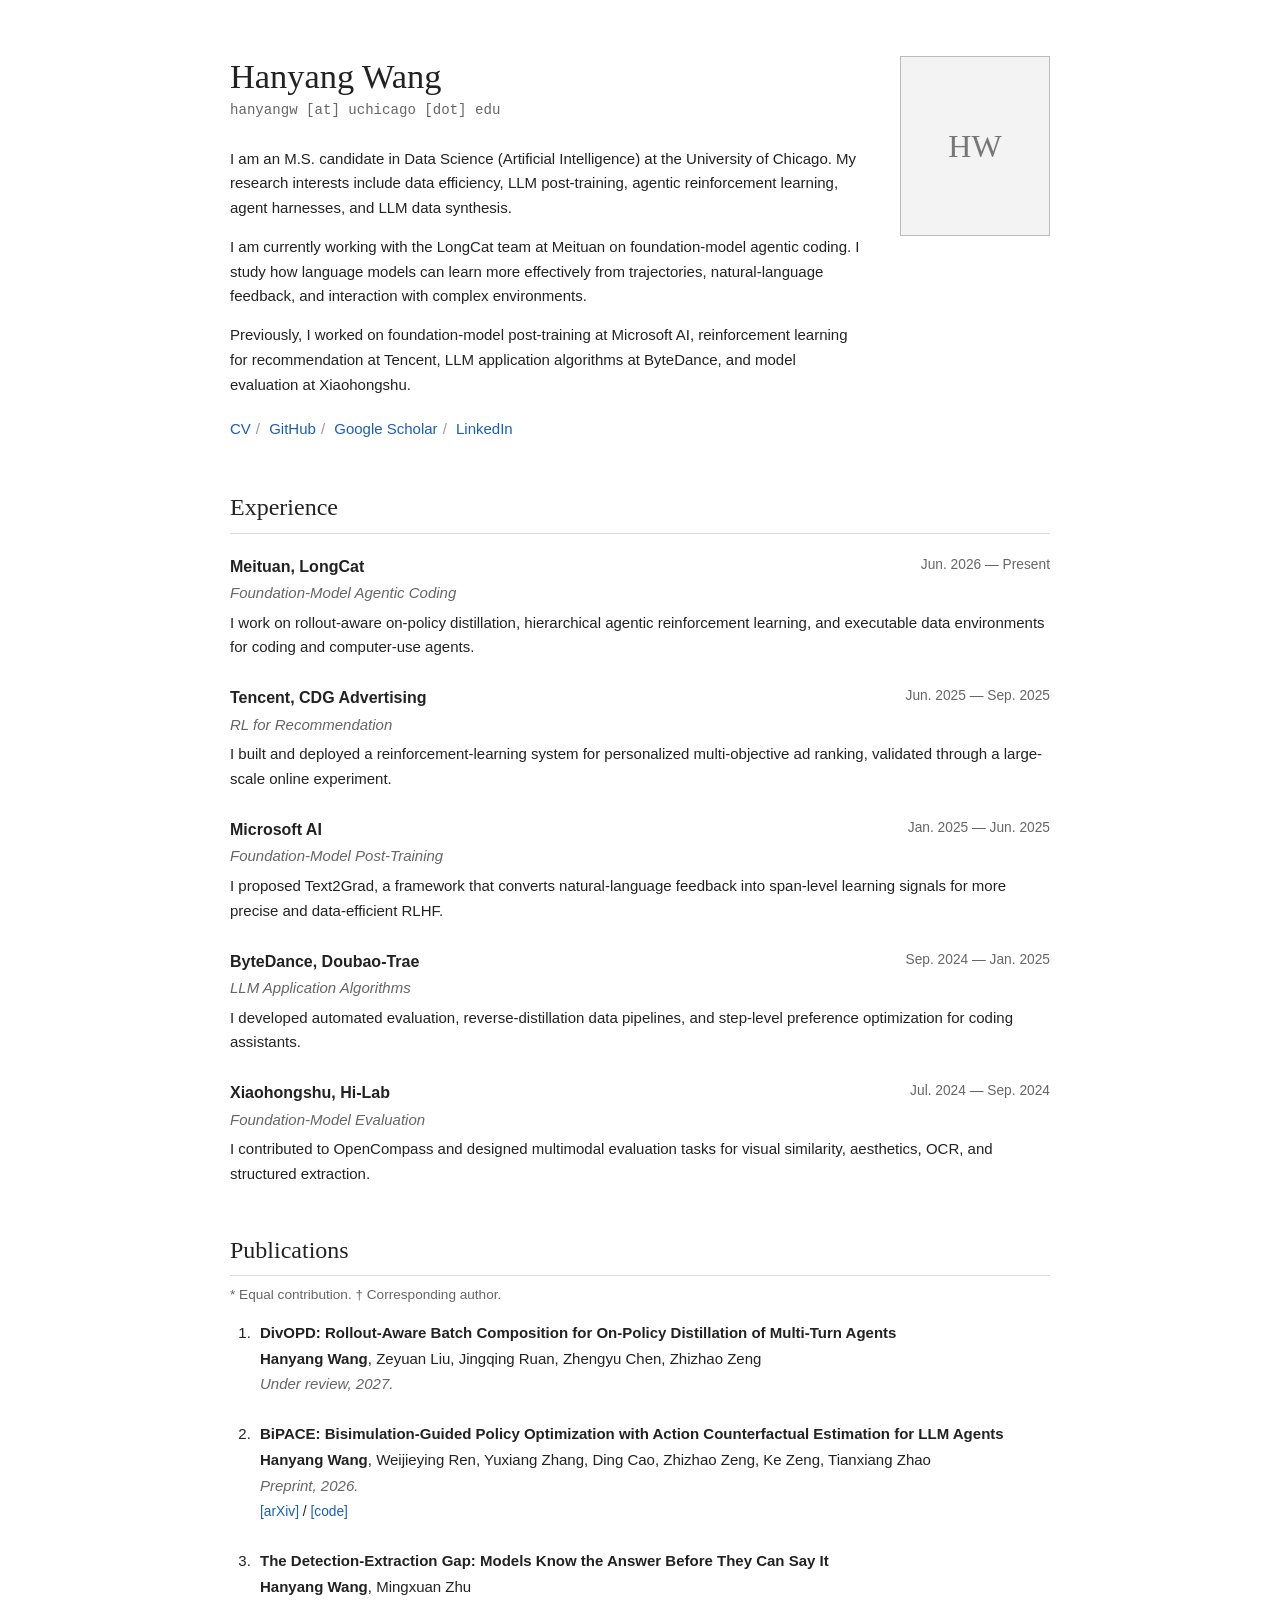
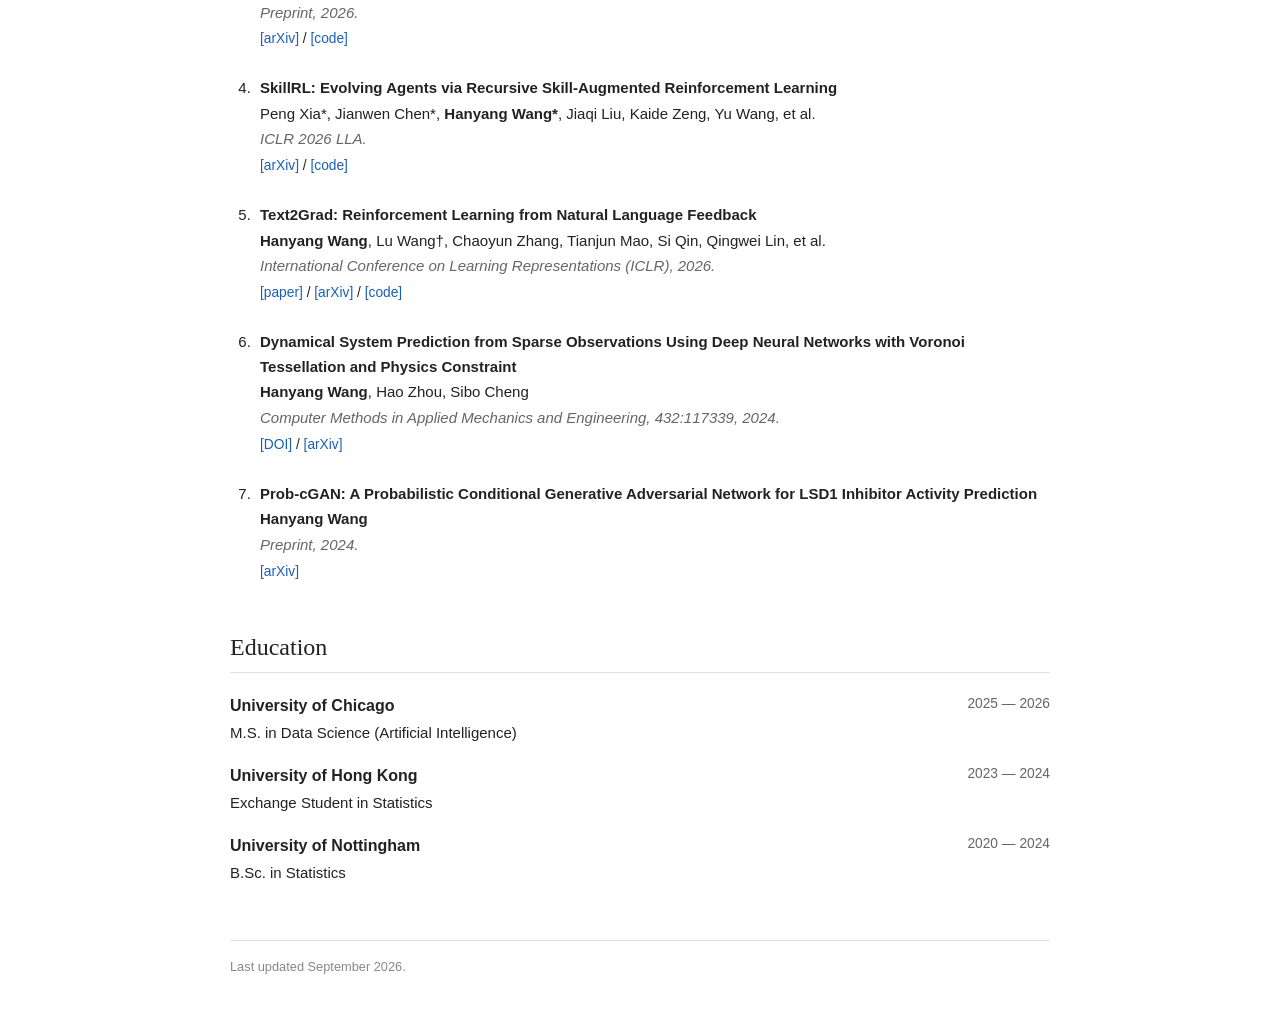
==== index.html @ d40c3833 "Create academic personal homepage" ====
<!doctype html>
<html lang="en">
  <head>
    <meta charset="utf-8" />
    <meta name="viewport" content="width=device-width, initial-scale=1" />
    <title>Hanyang Wang</title>
    <meta name="description" content="Hanyang Wang researches data-efficient post-training, agentic reinforcement learning, and learning systems for large language models." />
    <meta property="og:title" content="Hanyang Wang" />
    <meta property="og:description" content="Data-efficient learning systems for large language models and intelligent agents." />
    <meta property="og:type" content="website" />
    <link rel="stylesheet" href="styles.css" />
  </head>
  <body>
    <main>
      <section class="intro" aria-labelledby="page-title">
        <div>
          <h1 id="page-title">Hanyang Wang</h1>
          <p class="email">hanyangw [at] uchicago [dot] edu</p>
          <p>I am an M.S. candidate in Data Science (Artificial Intelligence) at the University of Chicago. My research interests include data efficiency, LLM post-training, agentic reinforcement learning, agent harnesses, and LLM data synthesis.</p>
          <p>I am currently working with the LongCat team at Meituan on foundation-model agentic coding. I study how language models can learn more effectively from trajectories, natural-language feedback, and interaction with complex environments.</p>
          <p>Previously, I worked on foundation-model post-training at Microsoft AI, reinforcement learning for recommendation at Tencent, LLM application algorithms at ByteDance, and model evaluation at Xiaohongshu.</p>
          <nav class="profile-links" aria-label="Profile links">
            <a href="Hanyang_Wang_CV.pdf" target="_blank">CV</a><span>/</span>
            <a href="https://github.com/EdWangLoDaSc" target="_blank" rel="noreferrer">GitHub</a><span>/</span>
            <a href="https://scholar.google.com/scholar?q=%22Hanyang+Wang%22+Text2Grad" target="_blank" rel="noreferrer">Google Scholar</a><span>/</span>
            <a href="https://www.linkedin.com/in/hanyang-wang-950623252" target="_blank" rel="noreferrer">LinkedIn</a>
          </nav>
        </div>
        <div class="portrait-placeholder" aria-label="Portrait placeholder"><span>HW</span></div>
      </section>

      <section aria-labelledby="experience-title">
        <h2 id="experience-title">Experience</h2>
        <article class="experience-item"><div class="item-heading"><h3>Meituan, LongCat</h3><span>Jun. 2026 — Present</span></div><p class="role">Foundation-Model Agentic Coding</p><p>I work on rollout-aware on-policy distillation, hierarchical agentic reinforcement learning, and executable data environments for coding and computer-use agents.</p></article>
        <article class="experience-item"><div class="item-heading"><h3>Tencent, CDG Advertising</h3><span>Jun. 2025 — Sep. 2025</span></div><p class="role">RL for Recommendation</p><p>I built and deployed a reinforcement-learning system for personalized multi-objective ad ranking, validated through a large-scale online experiment.</p></article>
        <article class="experience-item"><div class="item-heading"><h3>Microsoft AI</h3><span>Jan. 2025 — Jun. 2025</span></div><p class="role">Foundation-Model Post-Training</p><p>I proposed Text2Grad, a framework that converts natural-language feedback into span-level learning signals for more precise and data-efficient RLHF.</p></article>
        <article class="experience-item"><div class="item-heading"><h3>ByteDance, Doubao-Trae</h3><span>Sep. 2024 — Jan. 2025</span></div><p class="role">LLM Application Algorithms</p><p>I developed automated evaluation, reverse-distillation data pipelines, and step-level preference optimization for coding assistants.</p></article>
        <article class="experience-item"><div class="item-heading"><h3>Xiaohongshu, Hi-Lab</h3><span>Jul. 2024 — Sep. 2024</span></div><p class="role">Foundation-Model Evaluation</p><p>I contributed to OpenCompass and designed multimodal evaluation tasks for visual similarity, aesthetics, OCR, and structured extraction.</p></article>
      </section>

      <section aria-labelledby="publications-title">
        <h2 id="publications-title">Publications</h2>
        <p class="note">* Equal contribution. † Corresponding author.</p>
        <ol class="publication-list">
          <li><p class="paper-title">DivOPD: Rollout-Aware Batch Composition for On-Policy Distillation of Multi-Turn Agents</p><p><strong>Hanyang Wang</strong>, Zeyuan Liu, Jingqing Ruan, Zhengyu Chen, Zhizhao Zeng</p><p class="venue">Under review, 2027.</p></li>
          <li><p class="paper-title">BiPACE: Bisimulation-Guided Policy Optimization with Action Counterfactual Estimation for LLM Agents</p><p><strong>Hanyang Wang</strong>, Weijieying Ren, Yuxiang Zhang, Ding Cao, Zhizhao Zeng, Ke Zeng, Tianxiang Zhao</p><p class="venue">Preprint, 2026.</p><p class="paper-links"><a href="https://arxiv.org/abs/2606.25556" target="_blank" rel="noreferrer">[arXiv]</a> / <a href="https://github.com/TianxiangZhao/BiPACE" target="_blank" rel="noreferrer">[code]</a></p></li>
          <li><p class="paper-title">The Detection-Extraction Gap: Models Know the Answer Before They Can Say It</p><p><strong>Hanyang Wang</strong>, Mingxuan Zhu</p><p class="venue">Preprint, 2026.</p><p class="paper-links"><a href="https://arxiv.org/abs/2604.06613" target="_blank" rel="noreferrer">[arXiv]</a> / <a href="https://github.com/EdWangLoDaSc/know2say" target="_blank" rel="noreferrer">[code]</a></p></li>
          <li><p class="paper-title">SkillRL: Evolving Agents via Recursive Skill-Augmented Reinforcement Learning</p><p>Peng Xia*, Jianwen Chen*, <strong>Hanyang Wang*</strong>, Jiaqi Liu, Kaide Zeng, Yu Wang, et al.</p><p class="venue">ICLR 2026 LLA.</p><p class="paper-links"><a href="https://arxiv.org/abs/2602.08234" target="_blank" rel="noreferrer">[arXiv]</a> / <a href="https://github.com/aiming-lab/SkillRL" target="_blank" rel="noreferrer">[code]</a></p></li>
          <li><p class="paper-title">Text2Grad: Reinforcement Learning from Natural Language Feedback</p><p><strong>Hanyang Wang</strong>, Lu Wang†, Chaoyun Zhang, Tianjun Mao, Si Qin, Qingwei Lin, et al.</p><p class="venue">International Conference on Learning Representations (ICLR), 2026.</p><p class="paper-links"><a href="https://proceedings.iclr.cc/paper_files/paper/2026/hash/52fbb930ec6941099f1384321d8b9461-Abstract-Conference.html" target="_blank" rel="noreferrer">[paper]</a> / <a href="https://arxiv.org/abs/2505.22338" target="_blank" rel="noreferrer">[arXiv]</a> / <a href="https://github.com/microsoft/Text2Grad" target="_blank" rel="noreferrer">[code]</a></p></li>
          <li><p class="paper-title">Dynamical System Prediction from Sparse Observations Using Deep Neural Networks with Voronoi Tessellation and Physics Constraint</p><p><strong>Hanyang Wang</strong>, Hao Zhou, Sibo Cheng</p><p class="venue">Computer Methods in Applied Mechanics and Engineering, 432:117339, 2024.</p><p class="paper-links"><a href="https://doi.org/10.1016/j.cma.2024.117339" target="_blank" rel="noreferrer">[DOI]</a> / <a href="https://arxiv.org/abs/2409.00458" target="_blank" rel="noreferrer">[arXiv]</a></p></li>
          <li><p class="paper-title">Prob-cGAN: A Probabilistic Conditional Generative Adversarial Network for LSD1 Inhibitor Activity Prediction</p><p><strong>Hanyang Wang</strong></p><p class="venue">Preprint, 2024.</p><p class="paper-links"><a href="https://arxiv.org/abs/2411.15483" target="_blank" rel="noreferrer">[arXiv]</a></p></li>
        </ol>
      </section>

      <section aria-labelledby="education-title">
        <h2 id="education-title">Education</h2>
        <div class="education-item"><div class="item-heading"><h3>University of Chicago</h3><span>2025 — 2026</span></div><p>M.S. in Data Science (Artificial Intelligence)</p></div>
        <div class="education-item"><div class="item-heading"><h3>University of Hong Kong</h3><span>2023 — 2024</span></div><p>Exchange Student in Statistics</p></div>
        <div class="education-item"><div class="item-heading"><h3>University of Nottingham</h3><span>2020 — 2024</span></div><p>B.Sc. in Statistics</p></div>
      </section>
      <footer><p>Last updated September 2026.</p></footer>
    </main>
  </body>
</html>
---- styles.css ----
:root { --text: #222; --muted: #666; --link: #1a5fb4; --line: #ddd; }
* { box-sizing: border-box; }
body { margin: 0; background: #fff; color: var(--text); font-family: Arial, Helvetica, sans-serif; font-size: 15px; line-height: 1.65; }
main { width: min(820px, calc(100% - 36px)); margin: 0 auto; padding: 56px 0 40px; }
a { color: var(--link); text-decoration: none; }
a:hover { text-decoration: underline; }
a:focus-visible { outline: 2px solid var(--link); outline-offset: 2px; }
p { margin: 0 0 14px; }
h1 { margin: 0 0 2px; font-family: Georgia, "Times New Roman", serif; font-size: 2.15rem; font-weight: 500; line-height: 1.2; }
.email { margin-bottom: 24px; color: var(--muted); font-family: "Courier New", monospace; font-size: .88rem; }
.intro { display: grid; grid-template-columns: minmax(0, 1fr) 150px; gap: 38px; align-items: start; margin-bottom: 46px; }
.profile-links { margin-top: 20px; }
.profile-links span { margin: 0 5px; color: #999; }
.portrait-placeholder { width: 150px; height: 180px; display: grid; place-items: center; border: 1px solid #bbb; background: #f3f3f3; color: #777; font-family: Georgia, "Times New Roman", serif; font-size: 2rem; }
section { margin-bottom: 44px; }
h2 { margin: 0 0 20px; padding-bottom: 5px; border-bottom: 1px solid var(--line); font-family: Georgia, "Times New Roman", serif; font-size: 1.5rem; font-weight: 500; }
h3 { margin: 0; font-size: 1rem; font-weight: 700; }
.experience-item { margin-bottom: 25px; }
.item-heading { display: flex; justify-content: space-between; gap: 20px; }
.item-heading > span { flex: 0 0 auto; color: var(--muted); font-size: .86rem; }
.role { margin: 1px 0 5px; color: var(--muted); font-style: italic; }
.experience-item > p:last-child { margin-bottom: 0; }
.note { margin-top: -12px; color: var(--muted); font-size: .85rem; }
.publication-list { margin: 0; padding-left: 25px; }
.publication-list li { margin-bottom: 25px; padding-left: 5px; }
.publication-list p { margin-bottom: 1px; }
.paper-title { font-weight: 700; }
.venue { color: var(--muted); font-style: italic; }
.paper-links { margin-top: 3px !important; font-size: .86rem; }
.education-item { margin-bottom: 18px; }
.education-item p { margin: 1px 0 0; }
footer { margin-top: 54px; padding-top: 15px; border-top: 1px solid var(--line); color: #888; font-size: .8rem; }
@media (max-width: 620px) {
  main { padding-top: 32px; }
  .intro { grid-template-columns: 1fr; gap: 24px; }
  .portrait-placeholder { grid-row: 1; width: 112px; height: 134px; }
  .item-heading { display: block; }
  .item-heading > span { display: block; margin-top: 1px; }
}
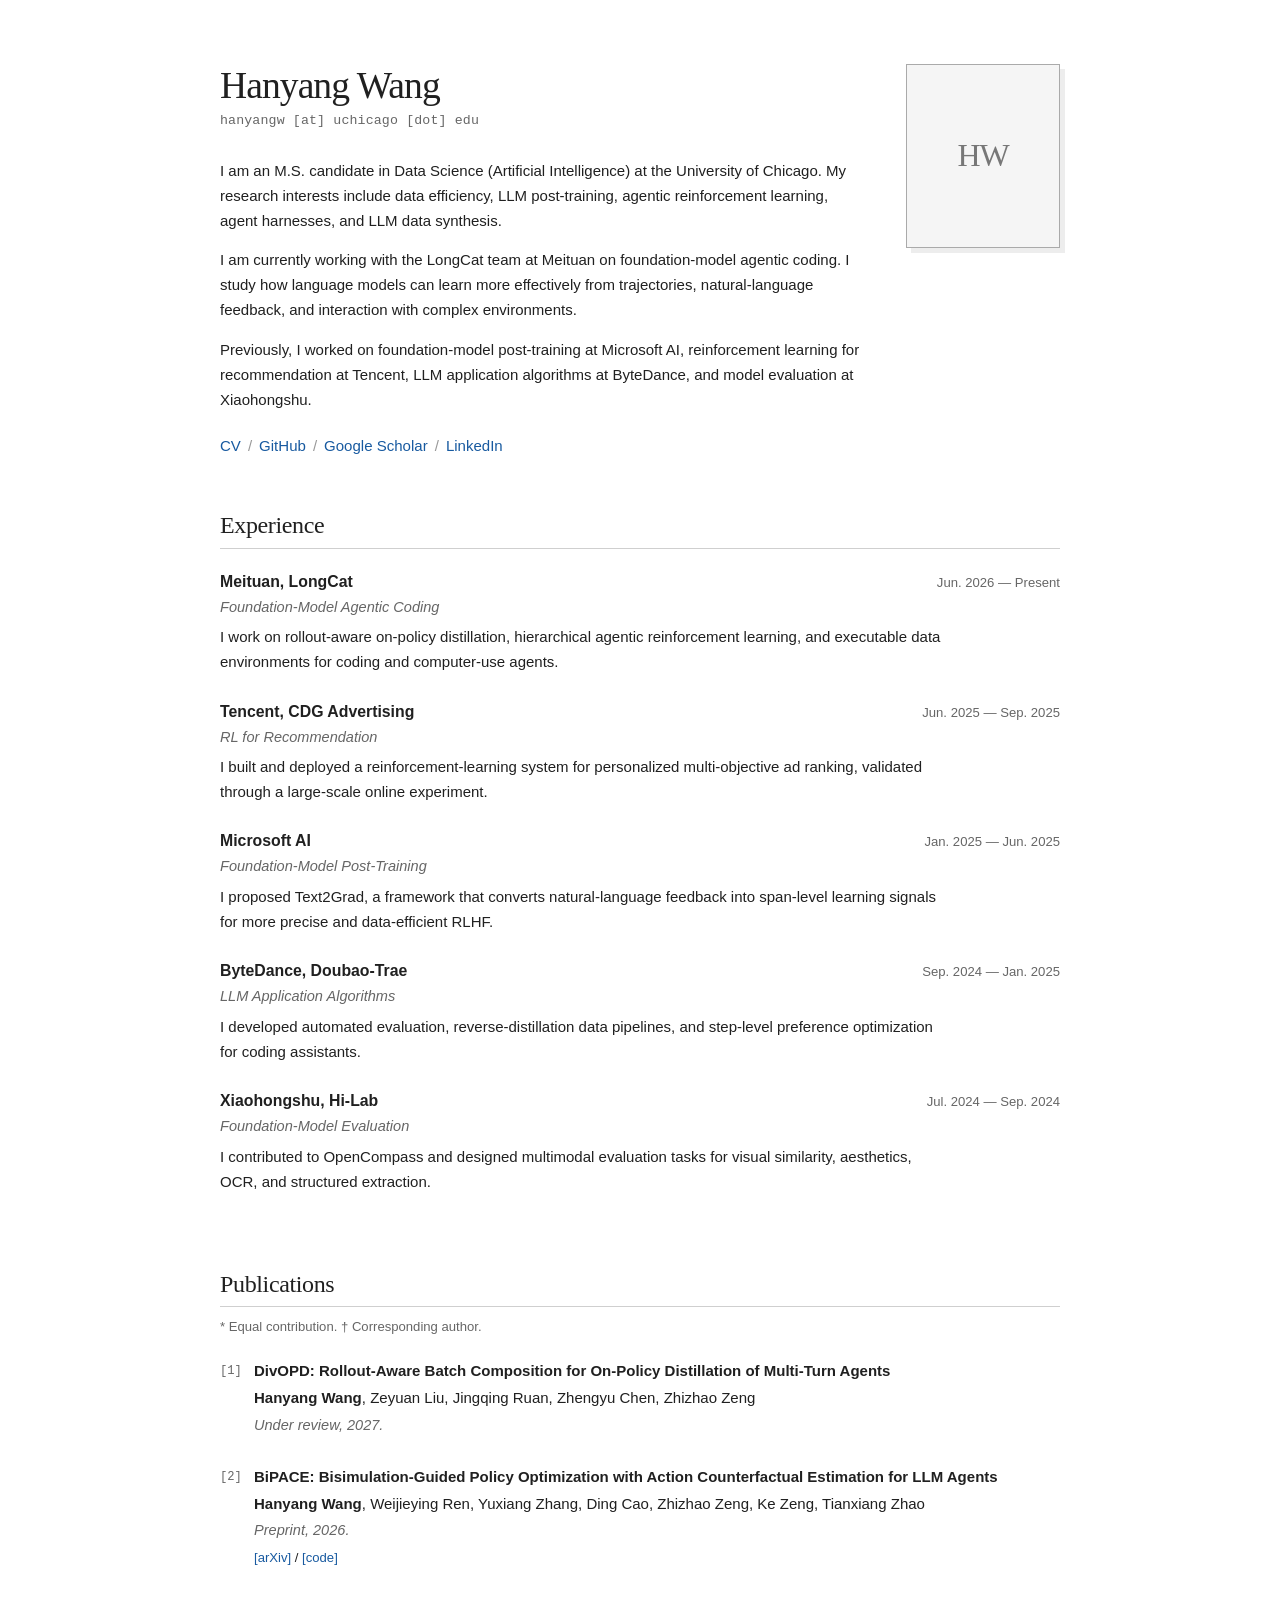
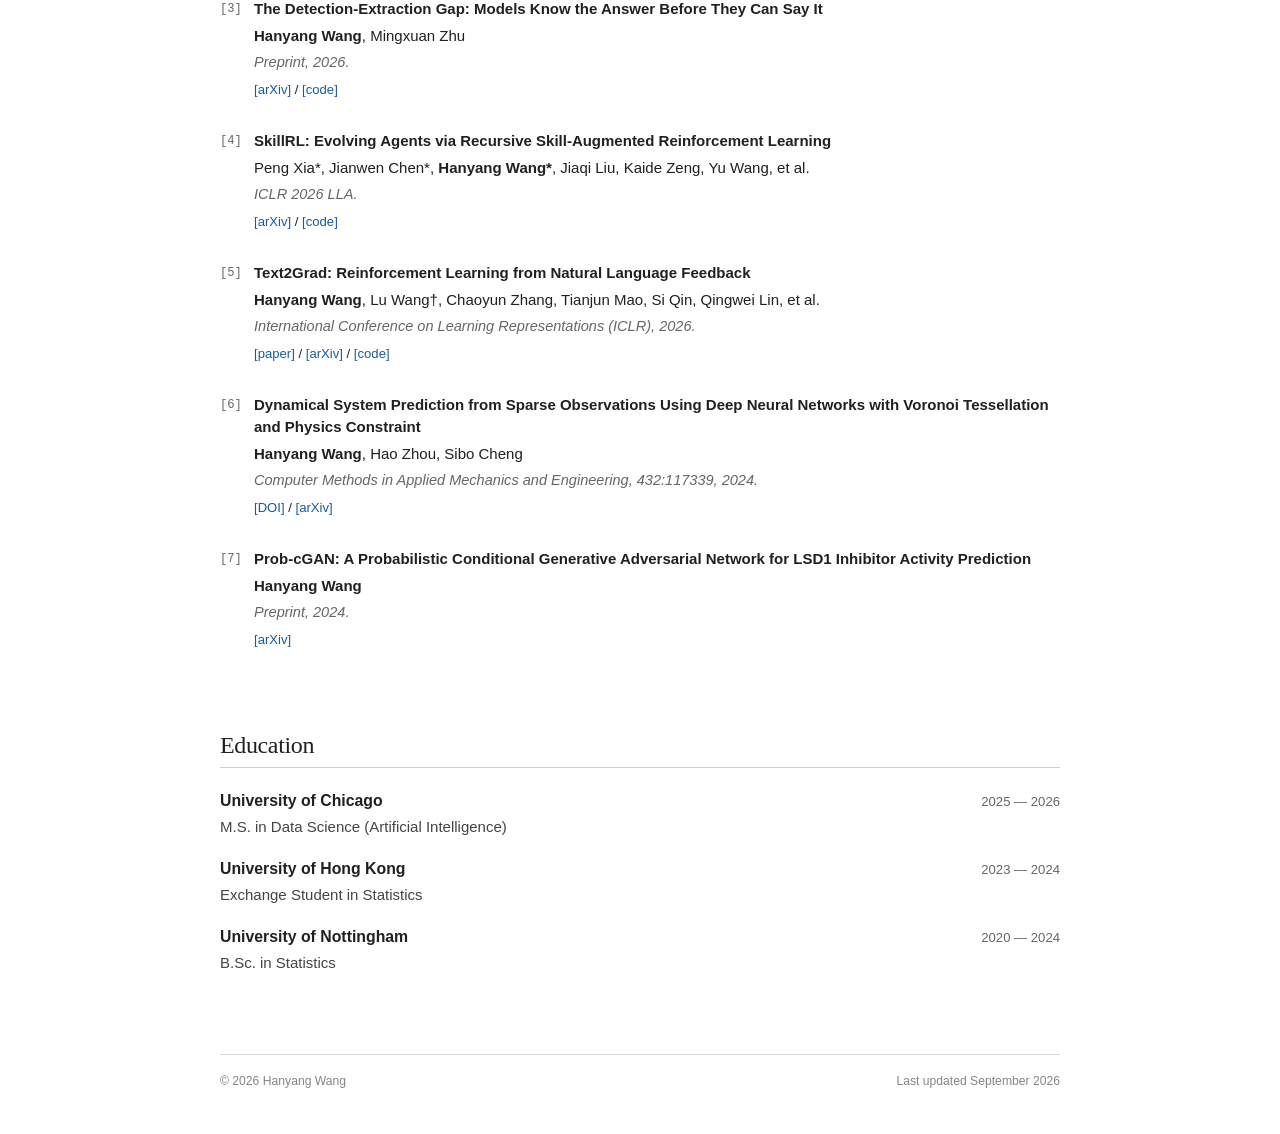
==== commit 7f663d2d: "Refine academic homepage typography and spacing" ====
--- a/index.html
+++ b/index.html
@@ -8,6 +8,8 @@
     <meta property="og:title" content="Hanyang Wang" />
     <meta property="og:description" content="Data-efficient learning systems for large language models and intelligent agents." />
     <meta property="og:type" content="website" />
+    <meta name="theme-color" content="#ffffff" />
+    <link rel="canonical" href="https://edwanglodasc.github.io/" />
     <link rel="stylesheet" href="styles.css" />
   </head>
   <body>
@@ -58,7 +60,10 @@
         <div class="education-item"><div class="item-heading"><h3>University of Hong Kong</h3><span>2023 — 2024</span></div><p>Exchange Student in Statistics</p></div>
         <div class="education-item"><div class="item-heading"><h3>University of Nottingham</h3><span>2020 — 2024</span></div><p>B.Sc. in Statistics</p></div>
       </section>
-      <footer><p>Last updated September 2026.</p></footer>
+      <footer>
+        <p>© 2026 Hanyang Wang</p>
+        <p>Last updated September 2026</p>
+      </footer>
     </main>
   </body>
 </html>
--- a/styles.css
+++ b/styles.css
@@ -1,39 +1,280 @@
-:root { --text: #222; --muted: #666; --link: #1a5fb4; --line: #ddd; }
+:root {
+  --text: #202020;
+  --muted: #666;
+  --faint: #999;
+  --link: #185aa0;
+  --line: #d8d8d8;
+}
+
 * { box-sizing: border-box; }
-body { margin: 0; background: #fff; color: var(--text); font-family: Arial, Helvetica, sans-serif; font-size: 15px; line-height: 1.65; }
-main { width: min(820px, calc(100% - 36px)); margin: 0 auto; padding: 56px 0 40px; }
-a { color: var(--link); text-decoration: none; }
-a:hover { text-decoration: underline; }
-a:focus-visible { outline: 2px solid var(--link); outline-offset: 2px; }
+
+html {
+  scroll-behavior: smooth;
+  -webkit-text-size-adjust: 100%;
+}
+
+body {
+  margin: 0;
+  background: #fff;
+  color: var(--text);
+  font-family: -apple-system, BlinkMacSystemFont, "Segoe UI", Arial, sans-serif;
+  font-size: 15px;
+  line-height: 1.68;
+  -webkit-font-smoothing: antialiased;
+  text-rendering: optimizeLegibility;
+}
+
+main {
+  width: min(840px, calc(100% - 40px));
+  margin: 0 auto;
+  padding: 64px 0 42px;
+}
+
+a {
+  color: var(--link);
+  text-decoration: underline;
+  text-decoration-color: transparent;
+  text-decoration-thickness: 1px;
+  text-underline-offset: 3px;
+  transition: color 120ms ease, text-decoration-color 120ms ease;
+}
+
+a:hover { text-decoration-color: currentColor; }
+
+a:focus-visible {
+  outline: 2px solid var(--link);
+  outline-offset: 3px;
+  border-radius: 1px;
+}
+
 p { margin: 0 0 14px; }
-h1 { margin: 0 0 2px; font-family: Georgia, "Times New Roman", serif; font-size: 2.15rem; font-weight: 500; line-height: 1.2; }
-.email { margin-bottom: 24px; color: var(--muted); font-family: "Courier New", monospace; font-size: .88rem; }
-.intro { display: grid; grid-template-columns: minmax(0, 1fr) 150px; gap: 38px; align-items: start; margin-bottom: 46px; }
-.profile-links { margin-top: 20px; }
-.profile-links span { margin: 0 5px; color: #999; }
-.portrait-placeholder { width: 150px; height: 180px; display: grid; place-items: center; border: 1px solid #bbb; background: #f3f3f3; color: #777; font-family: Georgia, "Times New Roman", serif; font-size: 2rem; }
-section { margin-bottom: 44px; }
-h2 { margin: 0 0 20px; padding-bottom: 5px; border-bottom: 1px solid var(--line); font-family: Georgia, "Times New Roman", serif; font-size: 1.5rem; font-weight: 500; }
-h3 { margin: 0; font-size: 1rem; font-weight: 700; }
-.experience-item { margin-bottom: 25px; }
-.item-heading { display: flex; justify-content: space-between; gap: 20px; }
-.item-heading > span { flex: 0 0 auto; color: var(--muted); font-size: .86rem; }
-.role { margin: 1px 0 5px; color: var(--muted); font-style: italic; }
-.experience-item > p:last-child { margin-bottom: 0; }
-.note { margin-top: -12px; color: var(--muted); font-size: .85rem; }
-.publication-list { margin: 0; padding-left: 25px; }
-.publication-list li { margin-bottom: 25px; padding-left: 5px; }
-.publication-list p { margin-bottom: 1px; }
-.paper-title { font-weight: 700; }
-.venue { color: var(--muted); font-style: italic; }
-.paper-links { margin-top: 3px !important; font-size: .86rem; }
-.education-item { margin-bottom: 18px; }
-.education-item p { margin: 1px 0 0; }
-footer { margin-top: 54px; padding-top: 15px; border-top: 1px solid var(--line); color: #888; font-size: .8rem; }
+
+h1,
+h2 {
+  font-family: Georgia, "Times New Roman", serif;
+  font-weight: 500;
+}
+
+h1 {
+  margin: 0 0 3px;
+  font-size: 2.35rem;
+  letter-spacing: -0.025em;
+  line-height: 1.15;
+}
+
+.email {
+  margin-bottom: 25px;
+  color: var(--muted);
+  font-family: "SFMono-Regular", Consolas, "Liberation Mono", monospace;
+  font-size: 0.83rem;
+  letter-spacing: 0.01em;
+}
+
+.intro {
+  display: grid;
+  grid-template-columns: minmax(0, 1fr) 154px;
+  gap: 44px;
+  align-items: start;
+  margin-bottom: 52px;
+}
+
+.intro > div:first-child > p:not(.email) { max-width: 640px; }
+
+.profile-links {
+  display: flex;
+  flex-wrap: wrap;
+  align-items: center;
+  gap: 4px 0;
+  margin-top: 21px;
+  font-size: 0.94rem;
+}
+
+.profile-links span {
+  margin: 0 7px;
+  color: var(--faint);
+  font-weight: 300;
+}
+
+.portrait-placeholder {
+  width: 154px;
+  height: 184px;
+  display: grid;
+  place-items: center;
+  border: 1px solid #aaa;
+  background: #f5f5f5;
+  box-shadow: 5px 5px 0 #ededed;
+  color: #777;
+  font-family: Georgia, "Times New Roman", serif;
+  font-size: 2rem;
+  letter-spacing: -0.04em;
+}
+
+section { margin-bottom: 50px; }
+
+h2 {
+  margin: 0 0 22px;
+  padding-bottom: 6px;
+  border-bottom: 1px solid #cfcfcf;
+  font-size: 1.5rem;
+  letter-spacing: -0.015em;
+  line-height: 1.3;
+}
+
+h3 {
+  margin: 0;
+  font-size: 0.99rem;
+  font-weight: 650;
+  line-height: 1.45;
+}
+
+.experience-item {
+  margin: 0;
+  padding: 0 0 25px;
+}
+
+.experience-item + .experience-item {
+  padding-top: 1px;
+}
+
+.item-heading {
+  display: flex;
+  justify-content: space-between;
+  gap: 24px;
+  align-items: baseline;
+}
+
+.item-heading > span {
+  flex: 0 0 auto;
+  color: var(--muted);
+  font-size: 0.82rem;
+  font-variant-numeric: tabular-nums;
+  white-space: nowrap;
+}
+
+.role {
+  margin: 1px 0 5px;
+  color: var(--muted);
+  font-size: 0.91rem;
+  font-style: italic;
+}
+
+.experience-item > p:last-child {
+  max-width: 730px;
+  margin-bottom: 0;
+}
+
+.note {
+  margin: -13px 0 22px;
+  color: var(--muted);
+  font-size: 0.82rem;
+}
+
+.publication-list {
+  counter-reset: papers;
+  margin: 0;
+  padding: 0;
+  list-style: none;
+}
+
+.publication-list li {
+  counter-increment: papers;
+  position: relative;
+  margin: 0;
+  padding: 0 0 27px 34px;
+}
+
+.publication-list li::before {
+  content: "[" counter(papers) "]";
+  position: absolute;
+  top: 1px;
+  left: 0;
+  color: var(--muted);
+  font-family: "SFMono-Regular", Consolas, "Liberation Mono", monospace;
+  font-size: 0.76rem;
+  font-variant-numeric: tabular-nums;
+}
+
+.publication-list p { margin-bottom: 2px; }
+
+.paper-title {
+  margin-bottom: 3px !important;
+  font-weight: 650;
+  line-height: 1.48;
+}
+
+.publication-list strong { font-weight: 650; }
+
+.venue {
+  color: var(--muted);
+  font-size: 0.91rem;
+  font-style: italic;
+}
+
+.paper-links {
+  margin-top: 4px !important;
+  font-size: 0.82rem;
+}
+
+.education-item {
+  margin: 0;
+  padding-bottom: 19px;
+}
+
+.education-item p {
+  margin: 1px 0 0;
+  color: #444;
+}
+
+footer {
+  display: flex;
+  justify-content: space-between;
+  gap: 24px;
+  margin-top: 60px;
+  padding-top: 16px;
+  border-top: 1px solid var(--line);
+  color: #858585;
+  font-size: 0.76rem;
+}
+
+footer p { margin: 0; }
+
 @media (max-width: 620px) {
-  main { padding-top: 32px; }
-  .intro { grid-template-columns: 1fr; gap: 24px; }
-  .portrait-placeholder { grid-row: 1; width: 112px; height: 134px; }
+  main {
+    width: min(100% - 30px, 840px);
+    padding-top: 34px;
+  }
+
+  .intro {
+    grid-template-columns: 1fr;
+    gap: 25px;
+    margin-bottom: 44px;
+  }
+
+  .portrait-placeholder {
+    grid-row: 1;
+    width: 108px;
+    height: 130px;
+    box-shadow: 4px 4px 0 #ededed;
+  }
+
+  h1 { font-size: 2.1rem; }
+  section { margin-bottom: 43px; }
   .item-heading { display: block; }
   .item-heading > span { display: block; margin-top: 1px; }
-}
+  .publication-list li { padding-left: 30px; }
+  footer { display: block; }
+  footer p + p { margin-top: 2px; }
+}
+
+@media (prefers-reduced-motion: reduce) {
+  html { scroll-behavior: auto; }
+  a { transition: none; }
+}
+
+@media print {
+  body { font-size: 11pt; color: #000; }
+  main { width: 100%; padding: 0; }
+  a { color: #000; text-decoration: none; }
+  .portrait-placeholder { box-shadow: none; }
+  footer { margin-top: 30px; }
+}
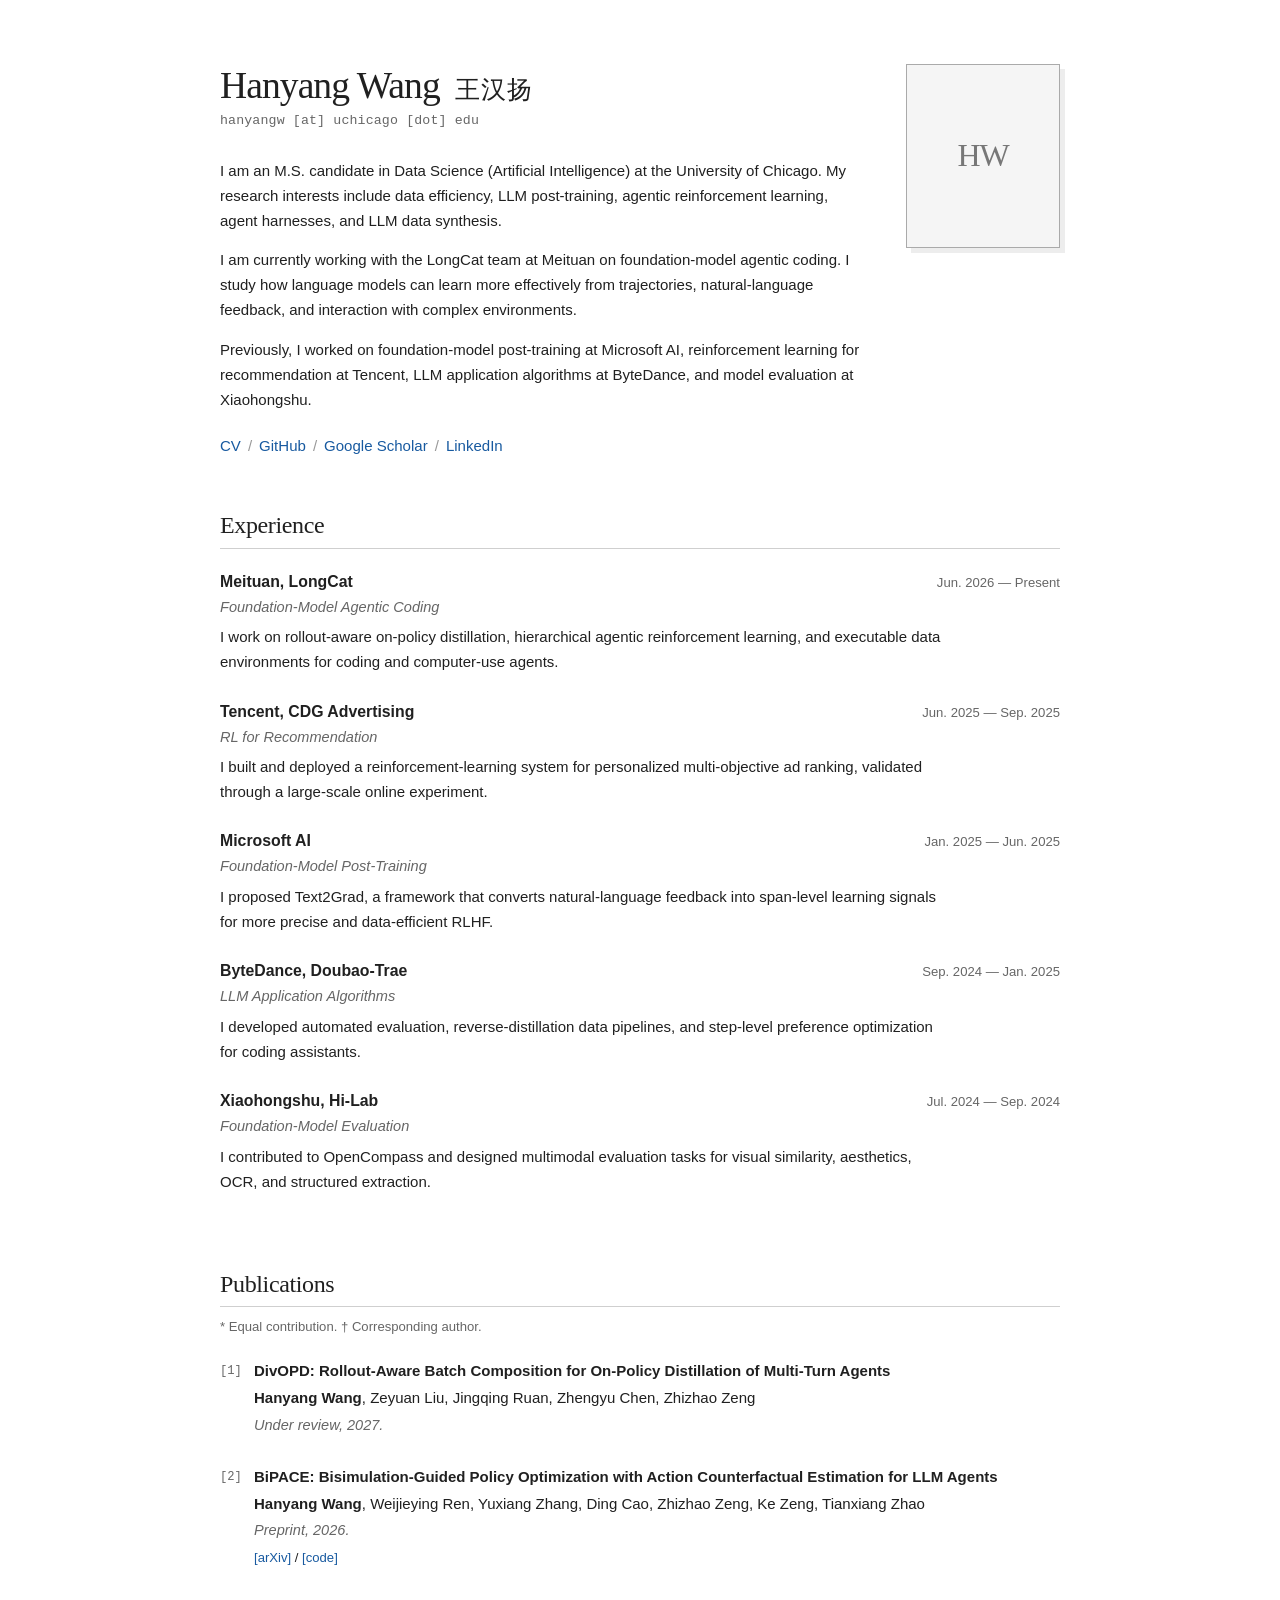
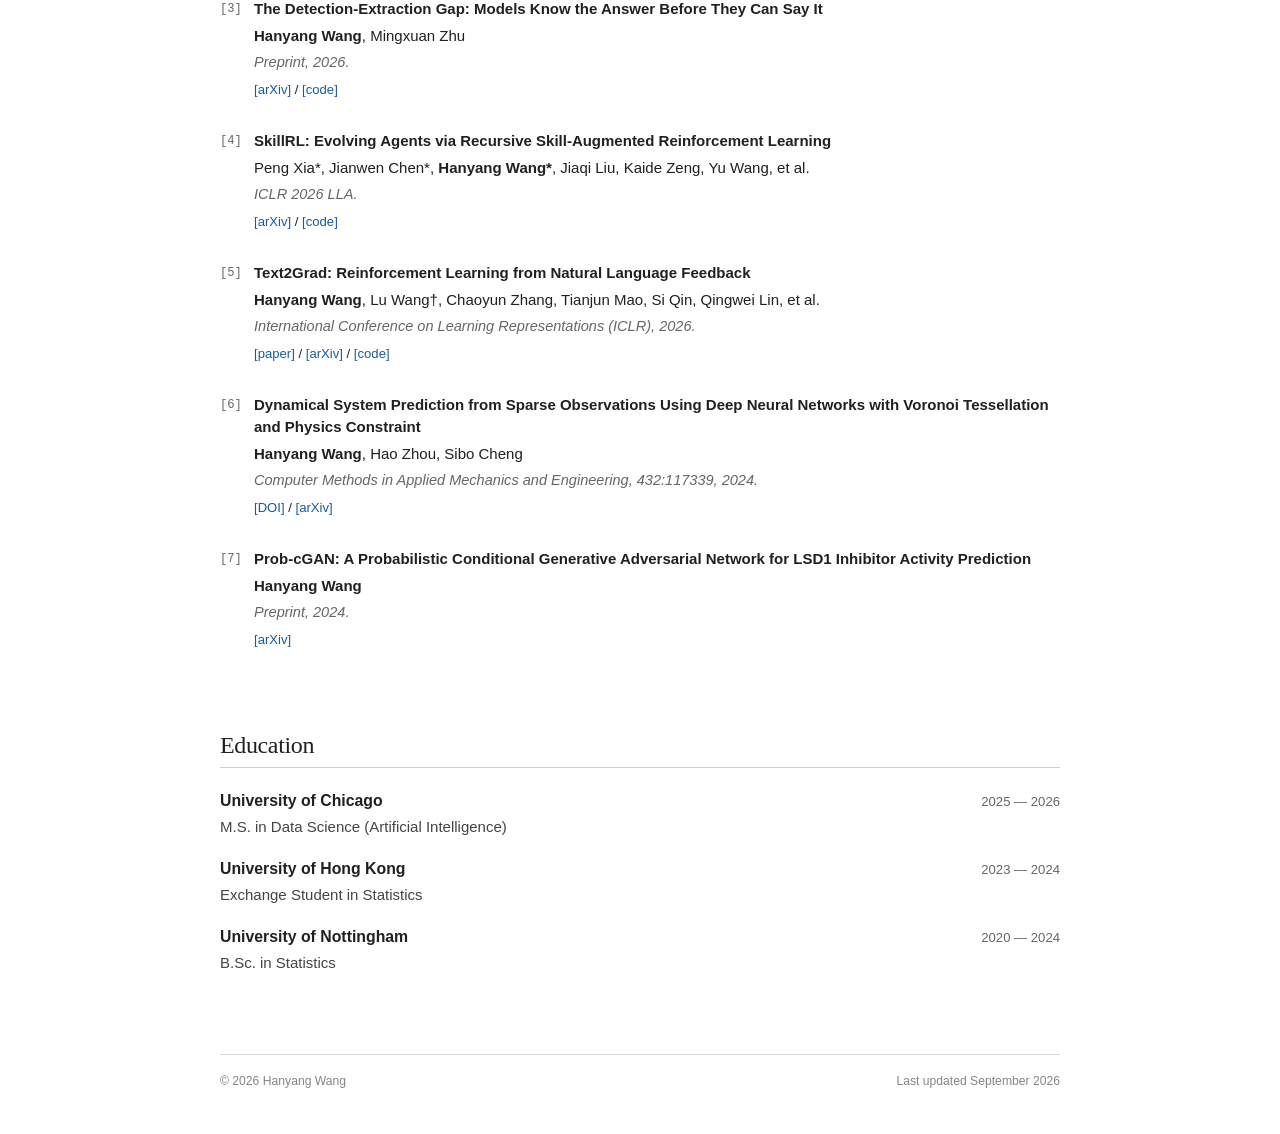
==== commit a76b7cbf: "Add Chinese name to homepage" ====
--- a/index.html
+++ b/index.html
@@ -3,9 +3,9 @@
   <head>
     <meta charset="utf-8" />
     <meta name="viewport" content="width=device-width, initial-scale=1" />
-    <title>Hanyang Wang</title>
+    <title>Hanyang Wang 王汉扬</title>
     <meta name="description" content="Hanyang Wang researches data-efficient post-training, agentic reinforcement learning, and learning systems for large language models." />
-    <meta property="og:title" content="Hanyang Wang" />
+    <meta property="og:title" content="Hanyang Wang 王汉扬" />
     <meta property="og:description" content="Data-efficient learning systems for large language models and intelligent agents." />
     <meta property="og:type" content="website" />
     <meta name="theme-color" content="#ffffff" />
@@ -16,7 +16,7 @@
     <main>
       <section class="intro" aria-labelledby="page-title">
         <div>
-          <h1 id="page-title">Hanyang Wang</h1>
+          <h1 id="page-title">Hanyang Wang <span class="chinese-name" lang="zh-CN">王汉扬</span></h1>
           <p class="email">hanyangw [at] uchicago [dot] edu</p>
           <p>I am an M.S. candidate in Data Science (Artificial Intelligence) at the University of Chicago. My research interests include data efficiency, LLM post-training, agentic reinforcement learning, agent harnesses, and LLM data synthesis.</p>
           <p>I am currently working with the LongCat team at Meituan on foundation-model agentic coding. I study how language models can learn more effectively from trajectories, natural-language feedback, and interaction with complex environments.</p>
--- a/styles.css
+++ b/styles.css
@@ -60,6 +60,15 @@
   font-size: 2.35rem;
   letter-spacing: -0.025em;
   line-height: 1.15;
+}
+
+.chinese-name {
+  margin-left: 0.28em;
+  font-family: "Songti SC", "STSong", "Noto Serif CJK SC", serif;
+  font-size: 0.67em;
+  font-weight: 500;
+  letter-spacing: 0.03em;
+  white-space: nowrap;
 }
 
 .email {
@@ -258,6 +267,7 @@
   }
 
   h1 { font-size: 2.1rem; }
+  .chinese-name { margin-left: 0.2em; font-size: 0.64em; }
   section { margin-bottom: 43px; }
   .item-heading { display: block; }
   .item-heading > span { display: block; margin-top: 1px; }
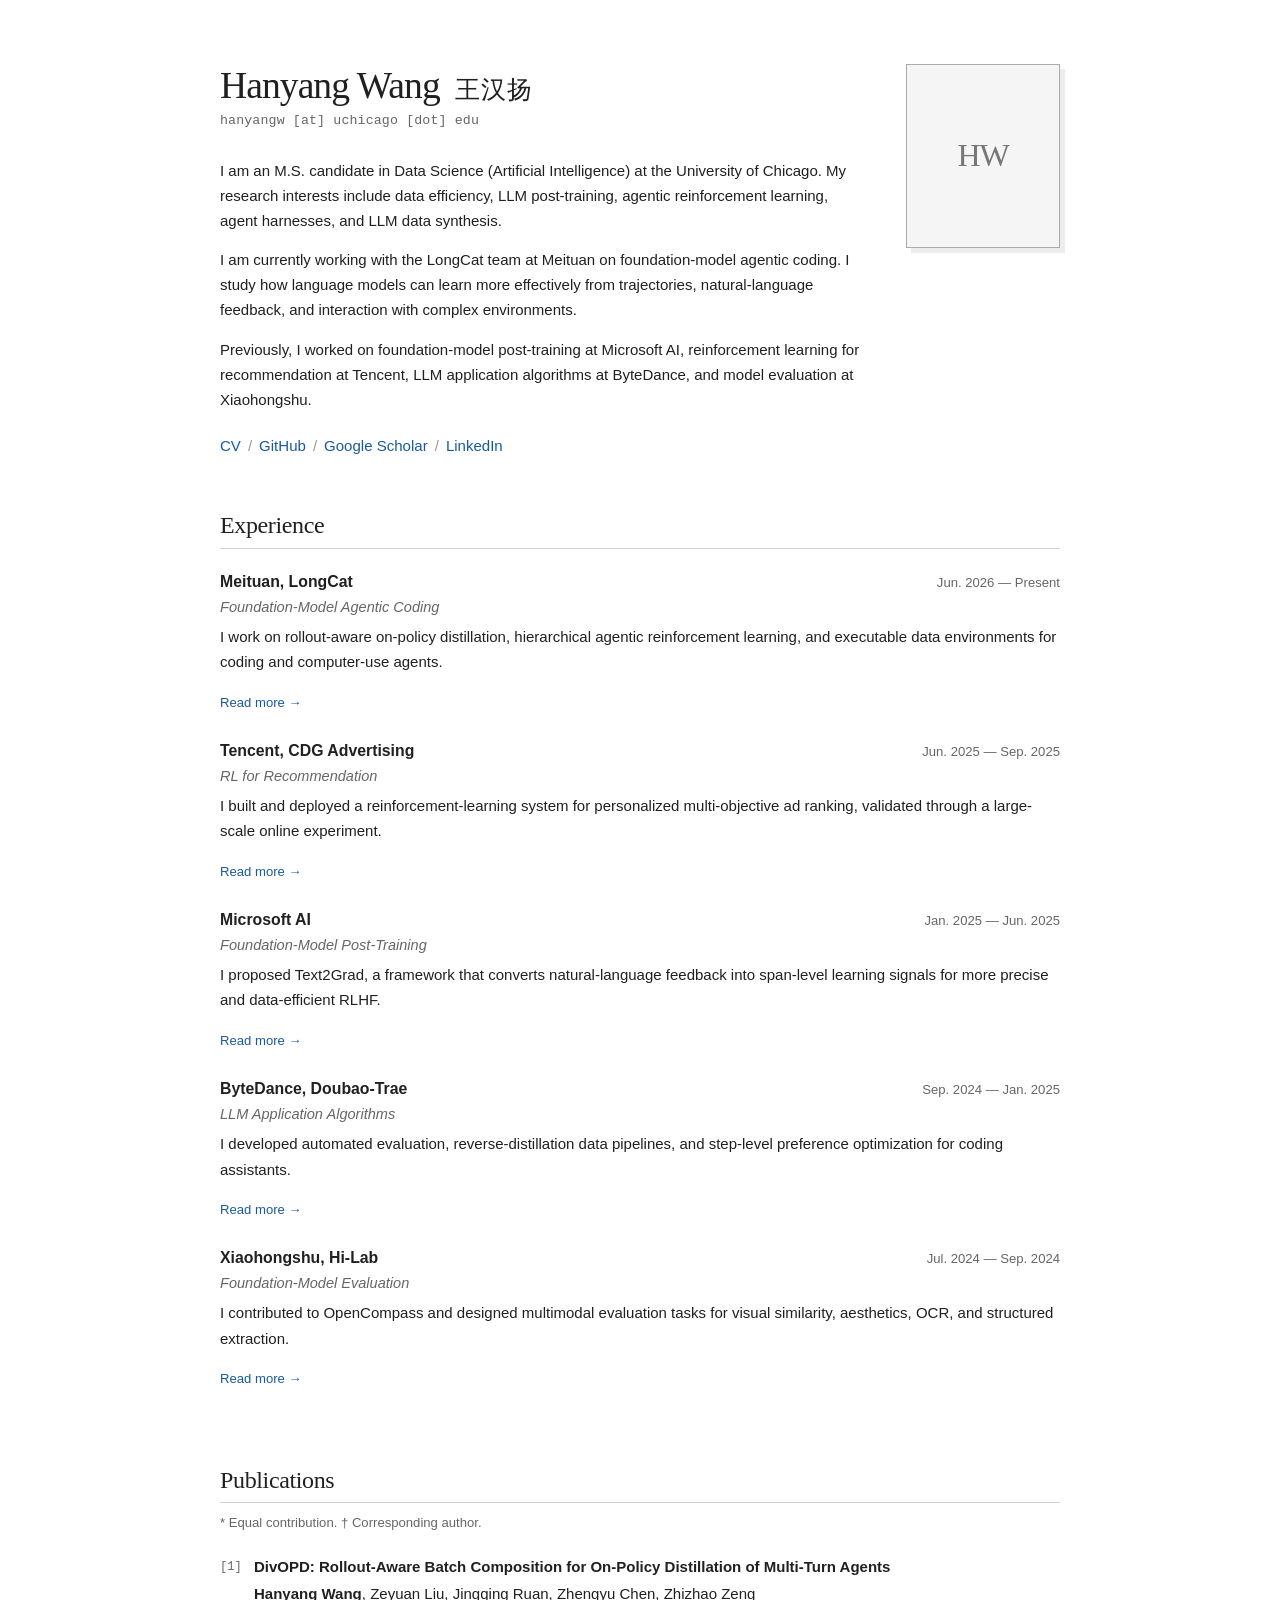
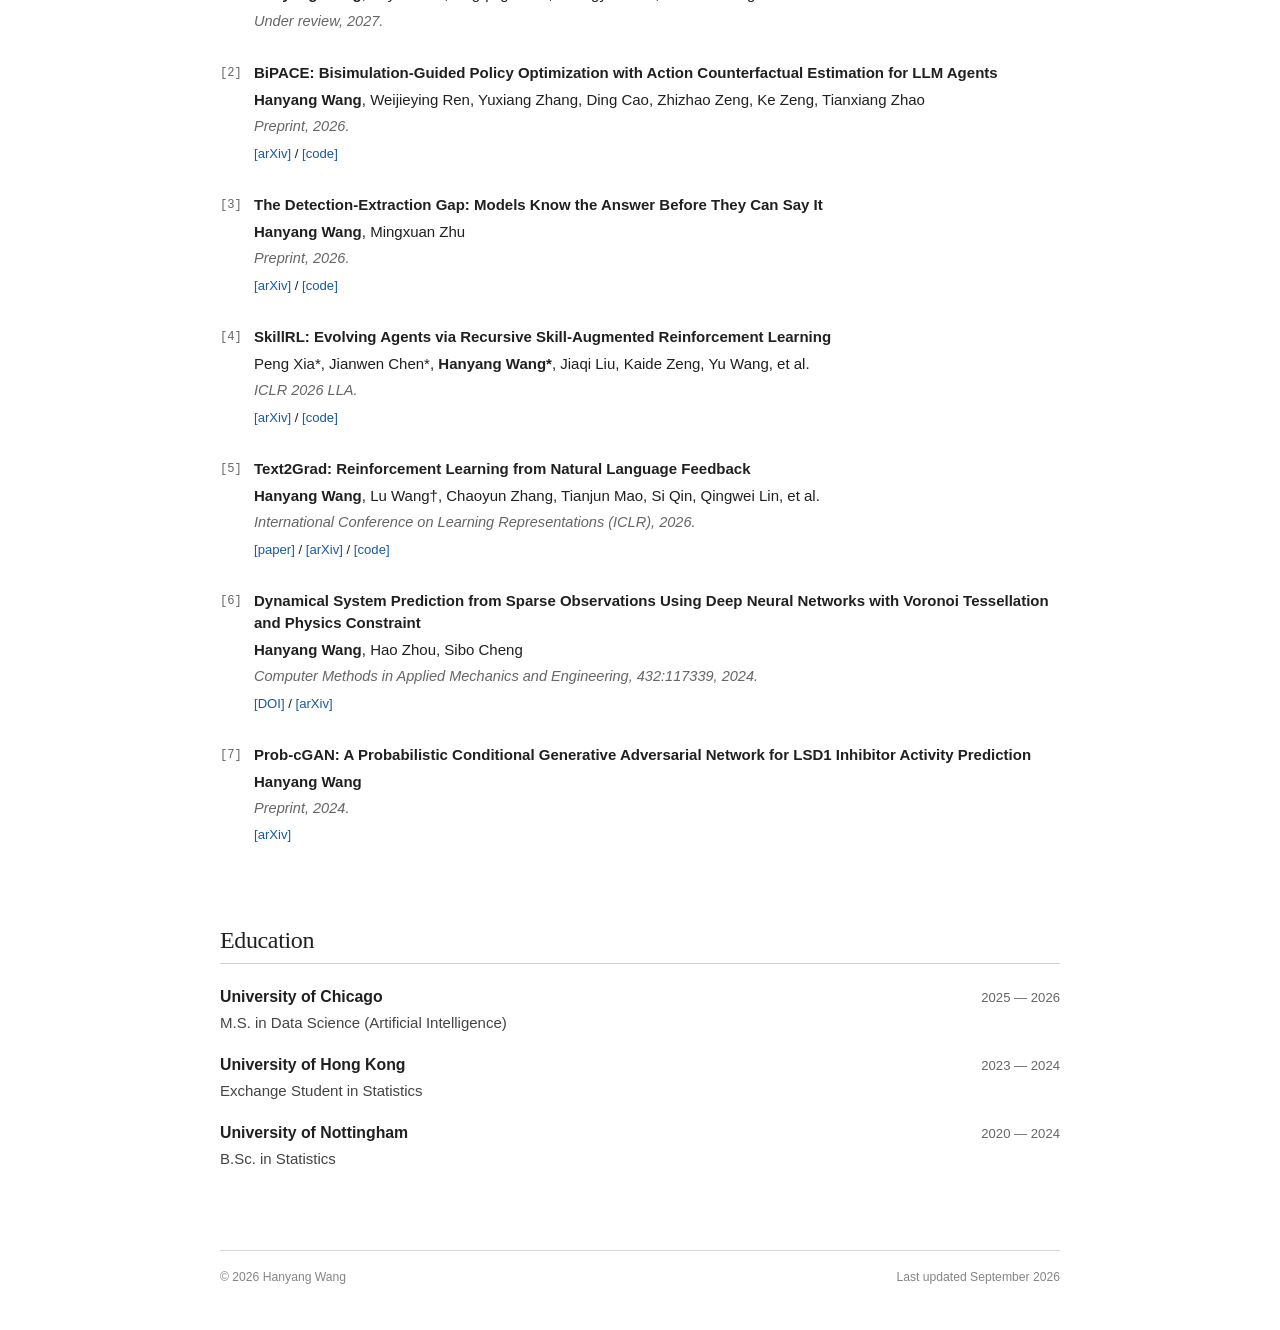
==== commit f25865e5: "Add detailed experience pages" ====
--- a/index.html
+++ b/index.html
@@ -33,11 +33,11 @@
 
       <section aria-labelledby="experience-title">
         <h2 id="experience-title">Experience</h2>
-        <article class="experience-item"><div class="item-heading"><h3>Meituan, LongCat</h3><span>Jun. 2026 — Present</span></div><p class="role">Foundation-Model Agentic Coding</p><p>I work on rollout-aware on-policy distillation, hierarchical agentic reinforcement learning, and executable data environments for coding and computer-use agents.</p></article>
-        <article class="experience-item"><div class="item-heading"><h3>Tencent, CDG Advertising</h3><span>Jun. 2025 — Sep. 2025</span></div><p class="role">RL for Recommendation</p><p>I built and deployed a reinforcement-learning system for personalized multi-objective ad ranking, validated through a large-scale online experiment.</p></article>
-        <article class="experience-item"><div class="item-heading"><h3>Microsoft AI</h3><span>Jan. 2025 — Jun. 2025</span></div><p class="role">Foundation-Model Post-Training</p><p>I proposed Text2Grad, a framework that converts natural-language feedback into span-level learning signals for more precise and data-efficient RLHF.</p></article>
-        <article class="experience-item"><div class="item-heading"><h3>ByteDance, Doubao-Trae</h3><span>Sep. 2024 — Jan. 2025</span></div><p class="role">LLM Application Algorithms</p><p>I developed automated evaluation, reverse-distillation data pipelines, and step-level preference optimization for coding assistants.</p></article>
-        <article class="experience-item"><div class="item-heading"><h3>Xiaohongshu, Hi-Lab</h3><span>Jul. 2024 — Sep. 2024</span></div><p class="role">Foundation-Model Evaluation</p><p>I contributed to OpenCompass and designed multimodal evaluation tasks for visual similarity, aesthetics, OCR, and structured extraction.</p></article>
+        <article class="experience-item"><div class="item-heading"><h3>Meituan, LongCat</h3><span>Jun. 2026 — Present</span></div><p class="role">Foundation-Model Agentic Coding</p><p>I work on rollout-aware on-policy distillation, hierarchical agentic reinforcement learning, and executable data environments for coding and computer-use agents.</p><a class="detail-link" href="experience/meituan/">Read more <span aria-hidden="true">→</span></a></article>
+        <article class="experience-item"><div class="item-heading"><h3>Tencent, CDG Advertising</h3><span>Jun. 2025 — Sep. 2025</span></div><p class="role">RL for Recommendation</p><p>I built and deployed a reinforcement-learning system for personalized multi-objective ad ranking, validated through a large-scale online experiment.</p><a class="detail-link" href="experience/tencent/">Read more <span aria-hidden="true">→</span></a></article>
+        <article class="experience-item"><div class="item-heading"><h3>Microsoft AI</h3><span>Jan. 2025 — Jun. 2025</span></div><p class="role">Foundation-Model Post-Training</p><p>I proposed Text2Grad, a framework that converts natural-language feedback into span-level learning signals for more precise and data-efficient RLHF.</p><a class="detail-link" href="experience/microsoft/">Read more <span aria-hidden="true">→</span></a></article>
+        <article class="experience-item"><div class="item-heading"><h3>ByteDance, Doubao-Trae</h3><span>Sep. 2024 — Jan. 2025</span></div><p class="role">LLM Application Algorithms</p><p>I developed automated evaluation, reverse-distillation data pipelines, and step-level preference optimization for coding assistants.</p><a class="detail-link" href="experience/bytedance/">Read more <span aria-hidden="true">→</span></a></article>
+        <article class="experience-item"><div class="item-heading"><h3>Xiaohongshu, Hi-Lab</h3><span>Jul. 2024 — Sep. 2024</span></div><p class="role">Foundation-Model Evaluation</p><p>I contributed to OpenCompass and designed multimodal evaluation tasks for visual similarity, aesthetics, OCR, and structured extraction.</p><a class="detail-link" href="experience/xiaohongshu/">Read more <span aria-hidden="true">→</span></a></article>
       </section>
 
       <section aria-labelledby="publications-title">
--- a/styles.css
+++ b/styles.css
@@ -172,6 +172,12 @@
   margin-bottom: 0;
 }
 
+.detail-link {
+  display: inline-block;
+  margin-top: 2px;
+  font-size: 0.82rem;
+}
+
 .note {
   margin: -13px 0 22px;
   color: var(--muted);
@@ -247,6 +253,123 @@
 
 footer p { margin: 0; }
 
+.detail-page {
+  width: min(760px, calc(100% - 40px));
+}
+
+.detail-nav {
+  margin-bottom: 46px;
+  font-size: 0.82rem;
+}
+
+.detail-header {
+  margin-bottom: 46px;
+  padding-bottom: 30px;
+  border-bottom: 1px solid var(--line);
+}
+
+.detail-header .company {
+  margin-bottom: 7px;
+  color: var(--muted);
+  font-size: 0.78rem;
+  font-weight: 650;
+  letter-spacing: 0.08em;
+  text-transform: uppercase;
+}
+
+.detail-header h1 {
+  max-width: 680px;
+  margin-bottom: 10px;
+  font-size: 2.45rem;
+  line-height: 1.16;
+}
+
+.detail-meta {
+  display: flex;
+  flex-wrap: wrap;
+  gap: 4px 18px;
+  margin-bottom: 23px;
+  color: var(--muted);
+  font-size: 0.86rem;
+}
+
+.detail-summary {
+  max-width: 700px;
+  margin-bottom: 0;
+  font-family: Georgia, "Times New Roman", serif;
+  font-size: 1.13rem;
+  line-height: 1.62;
+}
+
+.detail-section {
+  margin-bottom: 42px;
+}
+
+.detail-section h2 {
+  margin-bottom: 18px;
+  font-size: 1.3rem;
+}
+
+.highlight-list {
+  margin: 0;
+  padding-left: 20px;
+}
+
+.highlight-list li {
+  margin-bottom: 20px;
+  padding-left: 6px;
+}
+
+.highlight-list li::marker {
+  color: #777;
+}
+
+.highlight-list strong {
+  display: block;
+  margin-bottom: 2px;
+  font-weight: 650;
+}
+
+.result-list {
+  display: grid;
+  grid-template-columns: repeat(3, minmax(0, 1fr));
+  margin: 0;
+  padding: 0;
+  border-top: 1px solid var(--line);
+  border-bottom: 1px solid var(--line);
+  list-style: none;
+}
+
+.result-list li {
+  padding: 17px 15px 18px 0;
+}
+
+.result-list li + li {
+  padding-left: 15px;
+  border-left: 1px solid var(--line);
+}
+
+.result-list strong {
+  display: block;
+  margin-bottom: 1px;
+  font-family: Georgia, "Times New Roman", serif;
+  font-size: 1.25rem;
+  font-weight: 500;
+}
+
+.result-list span {
+  color: var(--muted);
+  font-size: 0.76rem;
+  line-height: 1.4;
+}
+
+.related-links {
+  display: flex;
+  flex-wrap: wrap;
+  gap: 8px 20px;
+  font-size: 0.86rem;
+}
+
 @media (max-width: 620px) {
   main {
     width: min(100% - 30px, 840px);
@@ -272,6 +395,13 @@
   .item-heading { display: block; }
   .item-heading > span { display: block; margin-top: 1px; }
   .publication-list li { padding-left: 30px; }
+  .detail-page { width: min(100% - 30px, 760px); }
+  .detail-nav { margin-bottom: 34px; }
+  .detail-header { margin-bottom: 38px; }
+  .detail-header h1 { font-size: 2.05rem; }
+  .result-list { grid-template-columns: 1fr; }
+  .result-list li { padding: 14px 0; }
+  .result-list li + li { padding-left: 0; border-top: 1px solid var(--line); border-left: 0; }
   footer { display: block; }
   footer p + p { margin-top: 2px; }
 }
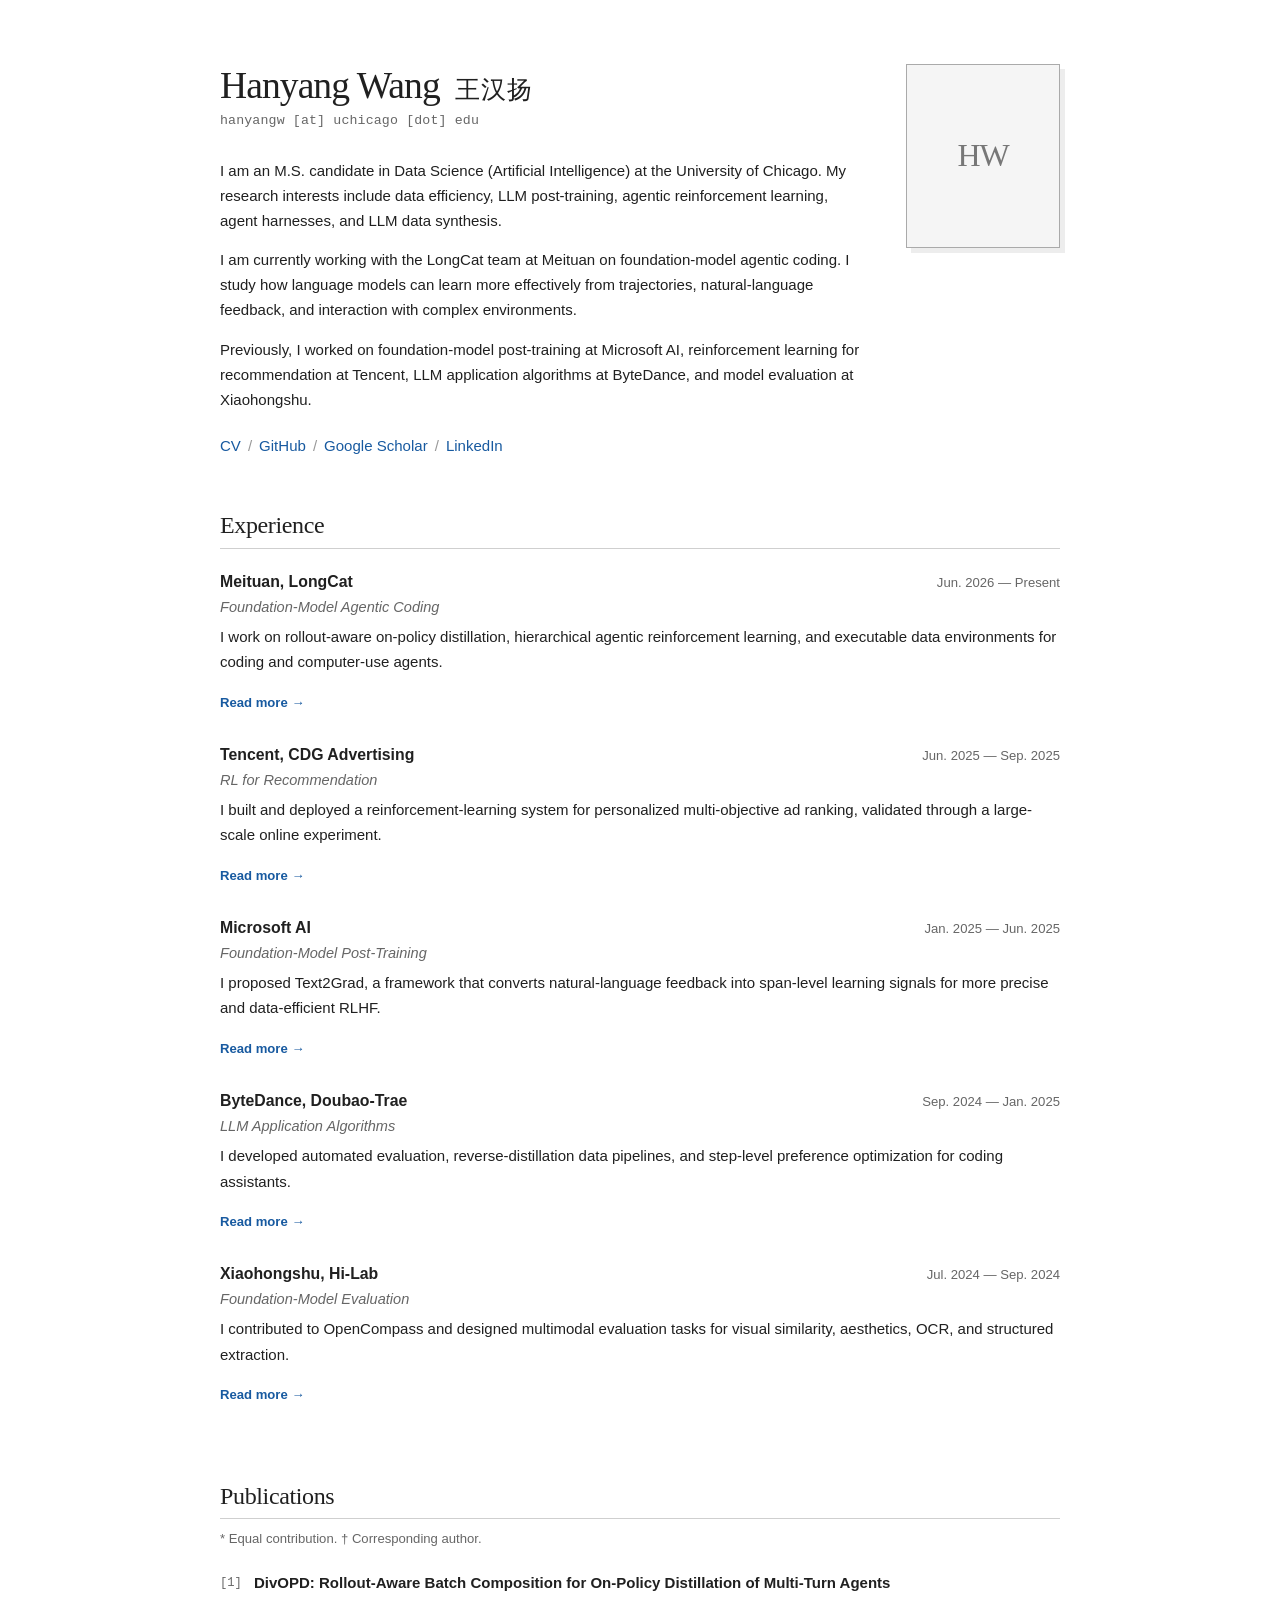
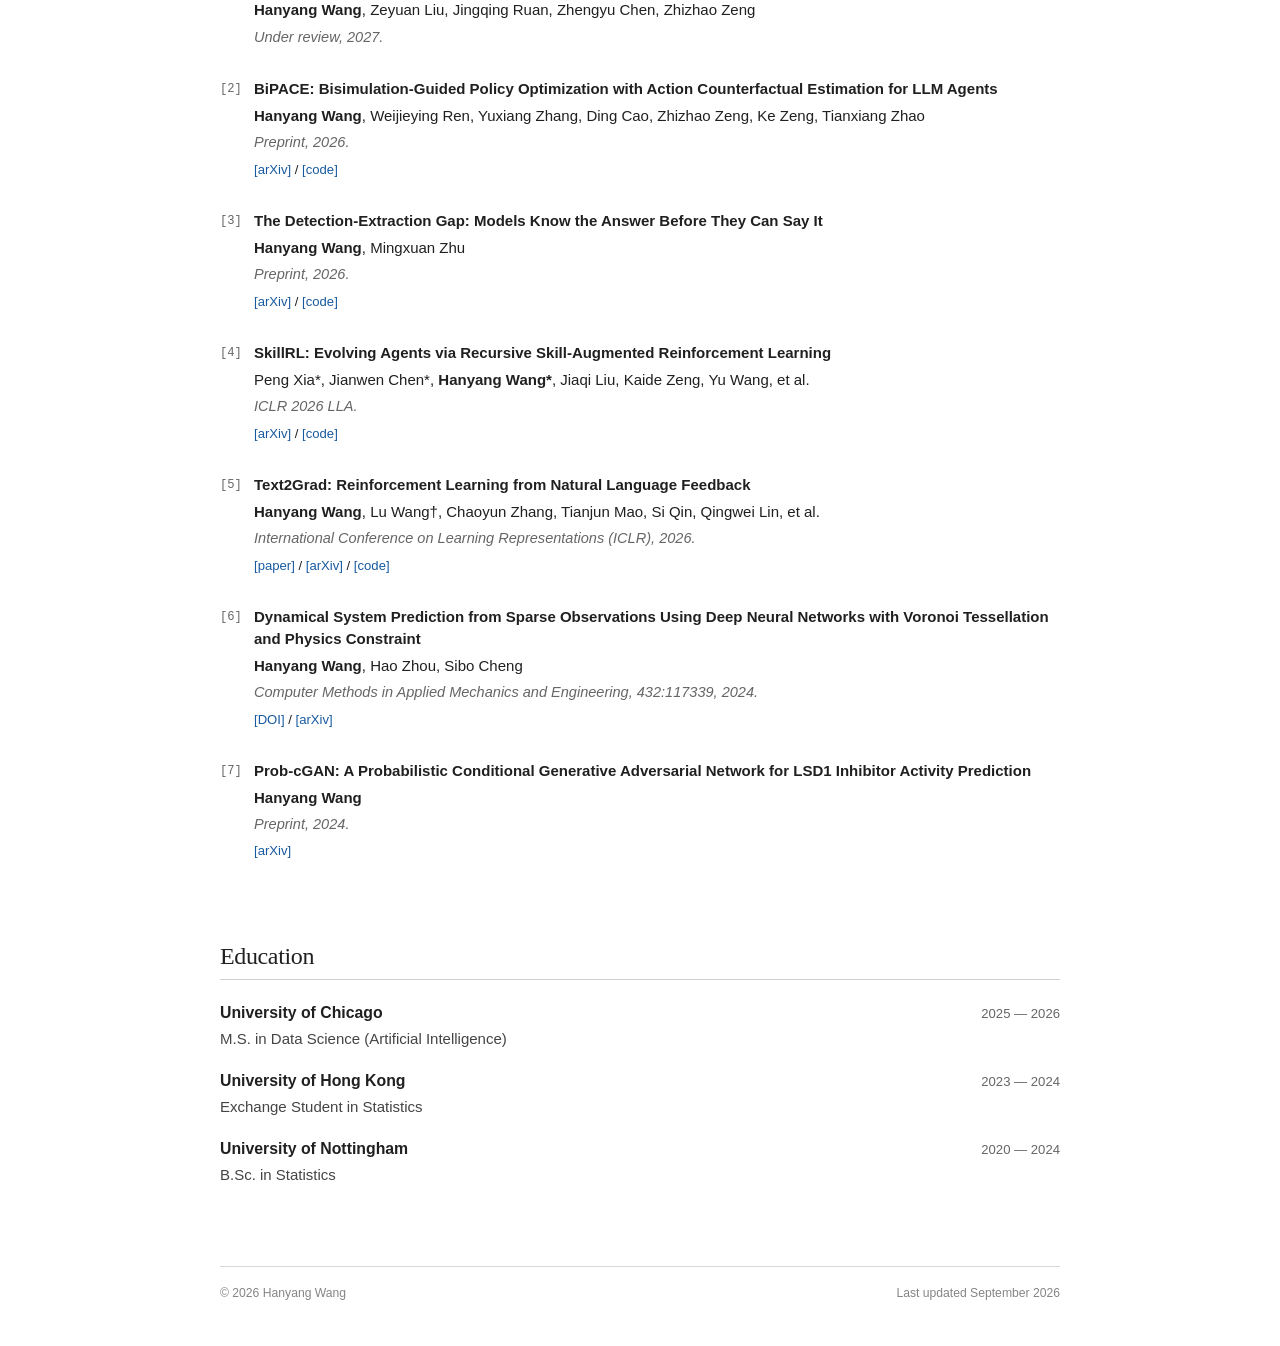
==== commit fb12eddf: "Polish experience page navigation and metadata" ====
--- a/index.html
+++ b/index.html
@@ -8,6 +8,9 @@
     <meta property="og:title" content="Hanyang Wang 王汉扬" />
     <meta property="og:description" content="Data-efficient learning systems for large language models and intelligent agents." />
     <meta property="og:type" content="website" />
+    <meta name="twitter:card" content="summary" />
+    <meta name="twitter:title" content="Hanyang Wang 王汉扬" />
+    <meta name="twitter:description" content="Data-efficient learning systems for large language models and intelligent agents." />
     <meta name="theme-color" content="#ffffff" />
     <link rel="canonical" href="https://edwanglodasc.github.io/" />
     <link rel="stylesheet" href="styles.css" />
--- a/styles.css
+++ b/styles.css
@@ -142,7 +142,7 @@
 }
 
 .experience-item + .experience-item {
-  padding-top: 1px;
+  padding-top: 5px;
 }
 
 .item-heading {
@@ -174,9 +174,17 @@
 
 .detail-link {
   display: inline-block;
-  margin-top: 2px;
+  margin-top: 1px;
   font-size: 0.82rem;
-}
+  font-weight: 550;
+}
+
+.detail-link span {
+  display: inline-block;
+  transition: transform 120ms ease;
+}
+
+.detail-link:hover span { transform: translateX(2px); }
 
 .note {
   margin: -13px 0 22px;
@@ -369,6 +377,55 @@
   gap: 8px 20px;
   font-size: 0.86rem;
 }
+
+.experience-pagination {
+  display: grid;
+  grid-template-columns: repeat(2, minmax(0, 1fr));
+  gap: 30px;
+  margin-top: 60px;
+  padding-top: 20px;
+  border-top: 1px solid var(--line);
+}
+
+.experience-pagination a {
+  display: block;
+  text-decoration: none;
+}
+
+.experience-pagination a:last-child { text-align: right; }
+
+.experience-pagination small {
+  display: block;
+  margin-bottom: 2px;
+  color: var(--muted);
+  font-size: 0.7rem;
+  letter-spacing: 0.06em;
+  text-transform: uppercase;
+}
+
+.experience-pagination strong {
+  color: var(--link);
+  font-size: 0.88rem;
+  font-weight: 600;
+}
+
+.not-found {
+  min-height: 75vh;
+  display: grid;
+  align-content: center;
+}
+
+.not-found .error-code {
+  margin-bottom: 8px;
+  color: var(--muted);
+  font-family: "SFMono-Regular", Consolas, "Liberation Mono", monospace;
+  font-size: 0.78rem;
+  letter-spacing: 0.08em;
+}
+
+.not-found h1 { margin-bottom: 18px; }
+.not-found p { max-width: 510px; color: #444; }
+.not-found .home-link { display: inline-block; margin-top: 8px; }
 
 @media (max-width: 620px) {
   main {
@@ -402,6 +459,8 @@
   .result-list { grid-template-columns: 1fr; }
   .result-list li { padding: 14px 0; }
   .result-list li + li { padding-left: 0; border-top: 1px solid var(--line); border-left: 0; }
+  .experience-pagination { gap: 18px; margin-top: 48px; }
+  .experience-pagination strong { font-size: 0.82rem; }
   footer { display: block; }
   footer p + p { margin-top: 2px; }
 }
@@ -409,6 +468,7 @@
 @media (prefers-reduced-motion: reduce) {
   html { scroll-behavior: auto; }
   a { transition: none; }
+  .detail-link span { transition: none; }
 }
 
 @media print {
